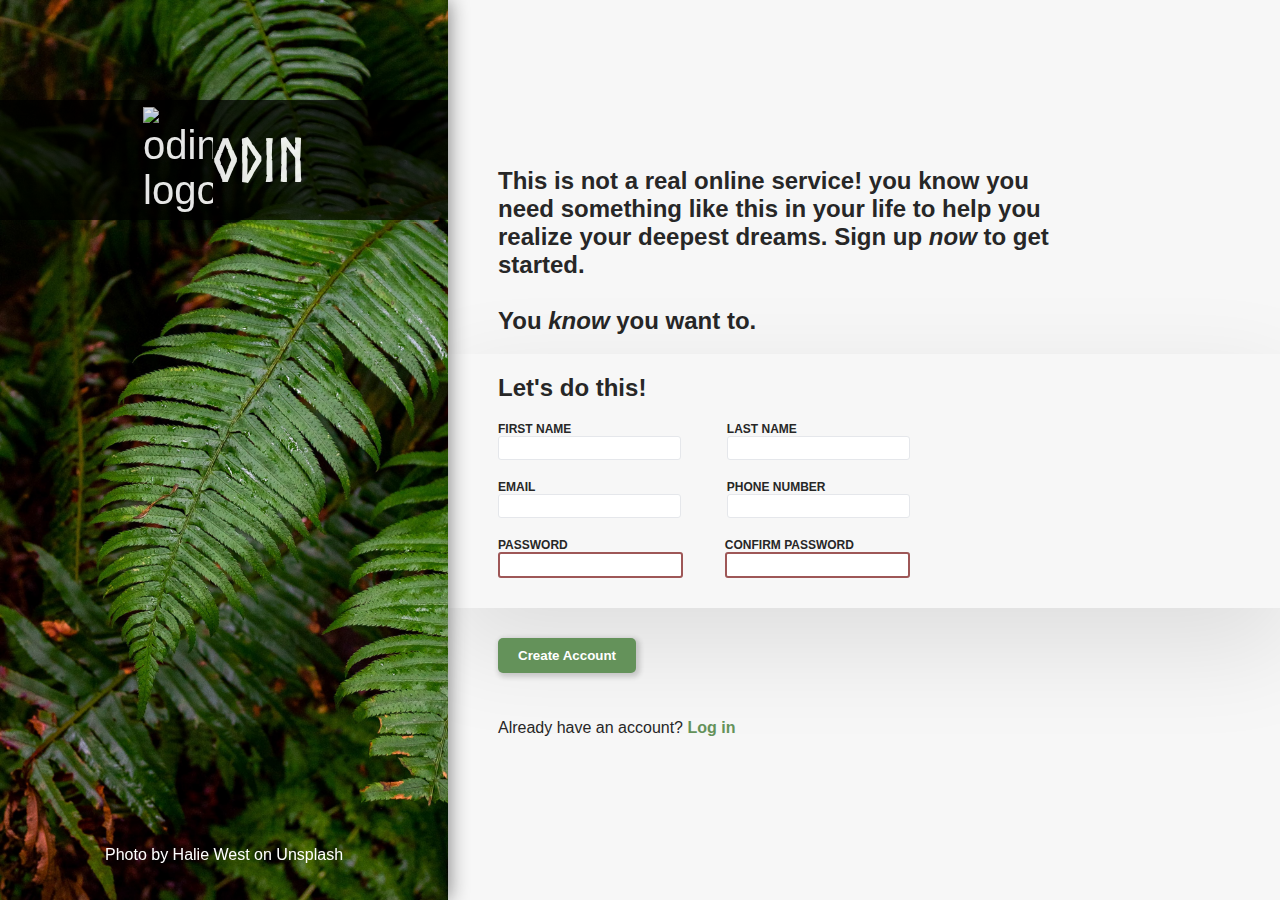
==== index.html @ dddec557 "make the structure and the styling of the register form" ====
<!DOCTYPE html>
<html lang="en">

<head>
    <meta charset="UTF-8">
    <meta http-equiv="X-UA-Compatible" content="IE=edge">
    <meta name="viewport" content="width=device-width, initial-scale=1.0">
    <title>Register</title>
    <link rel="stylesheet" href="style.css">
</head>

<body>
    <div class="register-flex">
        <div class="left">
            <div class="left-bg">
                <div class="left-name">
                    <img src="https://cdn.statically.io/gh/TheOdinProject/curriculum/5f37d43908ef92499e95a9b90fc3cc291a95014c/html_css/project-sign-up-form/odin-lined.png" alt="odin logo">
                    <span>ODIN</span>
                </div>
                <p class="left-photo-author">Photo by Halie West on Unsplash</p>
            </div>
        </div>
        <div class="right">
            <h2 class="form-contain">This is not a real online service! you know you need something like this in your
                life to help you
                realize your deepest dreams. Sign up <em>now</em> to get started. <br><br> You <em>know</em> you want
                to.</h2>

            <form action="" method="get">
                <div class="form-box">
                    <div class="form-contain">
                        <legend>Let's do this!</legend>
                        <div class="form-flex">
                            <div class="form-flex-input">
                                <label for="f_name">FIRST NAME</label>
                                <input type="text" id="f_name" name="f_name">
                            </div>
                            <div class="form-flex-input">
                                <label for="l_name">LAST NAME</label>
                                <input type="text" id="l_name" name="l_name">
                            </div>
                        </div>

                        <div class="form-flex">
                            <div class="form-flex-input">
                                <label for="email">EMAIL</label>
                                <input type="email" id="email" name="email">
                            </div>
                            <div class="form-flex-input">
                                <label for="phone">PHONE NUMBER</label>
                                <input type="tel" id="phone" name="phone">
                            </div>
                        </div>

                        <div class="form-flex">
                            <div class="form-flex-input">
                                <label for="pass1">PASSWORD</label>
                                <input type="password" id="pass1" name="pass1" required>
                            </div>
                            <div class="form-flex-input">
                                <label for="pass2">CONFIRM PASSWORD</label>
                                <input type="password" id="pass2" name="pass2" required>
                            </div>
                        </div>

                    </div>
                </div>
                <button type="submit">Create Account</button>
            </form>
            <p class="form-contain">Already have an account? <a href="#">Log in</a></p>
        </div>
    </div>
</body>

</html>
---- style.css ----
@font-face {
  font-family: "norsebold";
  src: url(./assets/Norse-Bold.otf) format("opentype");
}
body {
  margin: 0;
  padding: 0;
  box-sizing: border-box;
  color: rgb(39, 39, 39);
  font-family: 'Gill Sans', 'Gill Sans MT', Calibri, 'Trebuchet MS', sans-serif;
}

.register-flex {
  display: flex;
  width: 100vw;
}

.left {
  width: 35vw;
  filter: drop-shadow(1px 0px 10px grey);
}

.right {
  width: 65vw;
}

.left-bg {
  background: url("./assets/left-bg.jpg");
  width: 100%;
  height: 100vh;
  position: relative;
  background-size: cover;
}
.left-name {
  width: 100%;
  height: 100px;
  background: rgba(0, 0, 0, 0.8);
  opacity: 0.9;
  display: flex;
  justify-content: center;
  align-items: center;
  position: absolute;
  left: 0;
  top: 100px;
  font-size: 40px;
  color: white;
  padding: 10px 0;
}

.left-name span {
  font-family: "norsebold";
  font-size: 60px;
}

.left-name img {
  width: 70px;
}
.left-photo-author {
  position: absolute;
  bottom: 20px;
  color: white;
  width: 100%;
  text-align: center;
}

.form-contain {
  width: 90%;
  padding: 0 0 0 50px;
}
legend {
  padding: 0 0 10px 0;
  font-size: 24px;
  font-weight: 600;
}
label {
  font-size: 12px;
  font-weight: 600;
}
.right {
  display: flex;
  flex-direction: column;
  justify-content: center;
  background-color: rgb(247, 247, 247);
}
.right h2 {
  max-width: 70%;
}
.box {
  display: flex;
  flex-direction: column;
}

.form-flex {
  display: flex;
  justify-content: space-between;
  width: 55%;
  padding: 10px 0;
}
.form-flex-input {
  display: flex;
  flex-direction: column;
}
.form-box {
  box-shadow: 5px 35px 100px 5px rgb(0, 0, 0, 0.1);
  padding: 20px 0px;
}
button {
  display: block;
  margin: 30px 0px 30px 50px;
  padding: 10px 20px;
  border-radius: 5px;
  border: none;
  background: rgb(100, 146, 90);
  color: white;
  font-weight: 700;
  box-shadow: 2px 2px 5px 2px rgb(39, 39, 39, 0.2);
  transition: all 0.2s ease-in-out;
}

button:hover {
  transform: scale(1.05);
}
input:focus {
  outline-color: rgb(106, 170, 196);
  box-shadow: 3px 5px 10px rgb(226, 226, 226);
}
input:valid {
  border-color:#e5e7eb;
}
input:invalid {
  border: 2px solid rgb(158, 87, 87);
}
input {
  border: 1px solid #e5e7eb;
  border-radius: 3px;
  height: 20px;
}
a {
  text-decoration: none;
  font-weight: 700;
  color: rgb(100, 146, 90);
}
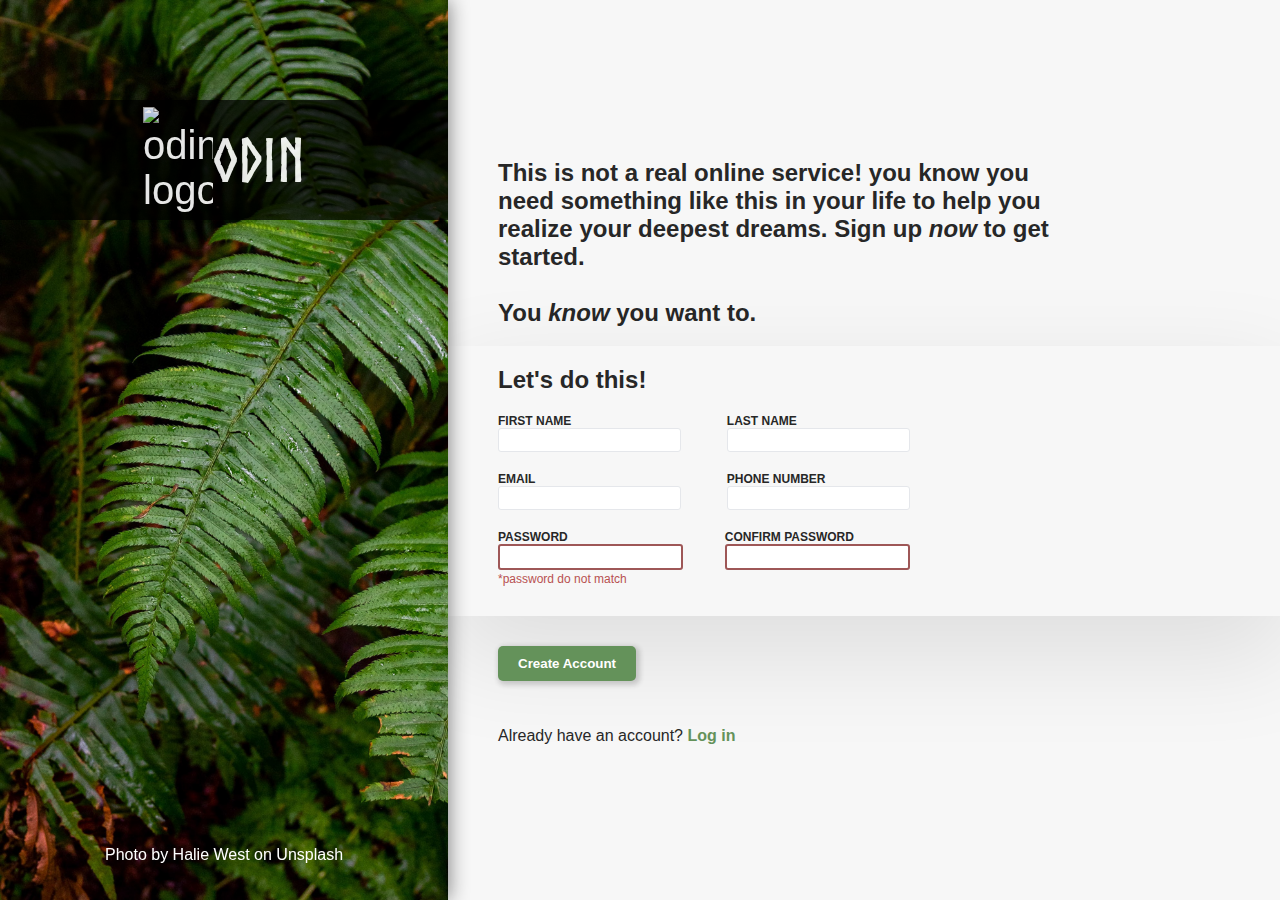
==== commit 255a9b1e: "add dashboard page" ====
--- a/index.html
+++ b/index.html
@@ -56,6 +56,7 @@
                             <div class="form-flex-input">
                                 <label for="pass1">PASSWORD</label>
                                 <input type="password" id="pass1" name="pass1" required>
+                                <span class="error-pass1">*password do not match</span>
                             </div>
                             <div class="form-flex-input">
                                 <label for="pass2">CONFIRM PASSWORD</label>
--- a/style.css
+++ b/style.css
@@ -7,7 +7,7 @@
   padding: 0;
   box-sizing: border-box;
   color: rgb(39, 39, 39);
-  font-family: 'Gill Sans', 'Gill Sans MT', Calibri, 'Trebuchet MS', sans-serif;
+  font-family: "Gill Sans", "Gill Sans MT", Calibri, "Trebuchet MS", sans-serif;
 }
 
 .register-flex {
@@ -125,7 +125,7 @@
   box-shadow: 3px 5px 10px rgb(226, 226, 226);
 }
 input:valid {
-  border-color:#e5e7eb;
+  border-color: #e5e7eb;
 }
 input:invalid {
   border: 2px solid rgb(158, 87, 87);
@@ -140,3 +140,8 @@
   font-weight: 700;
   color: rgb(100, 146, 90);
 }
+.error-pass1 {
+  color: rgb(184, 81, 81);
+  font-size: 12px;
+  margin: 2px 0 0 0;
+}
